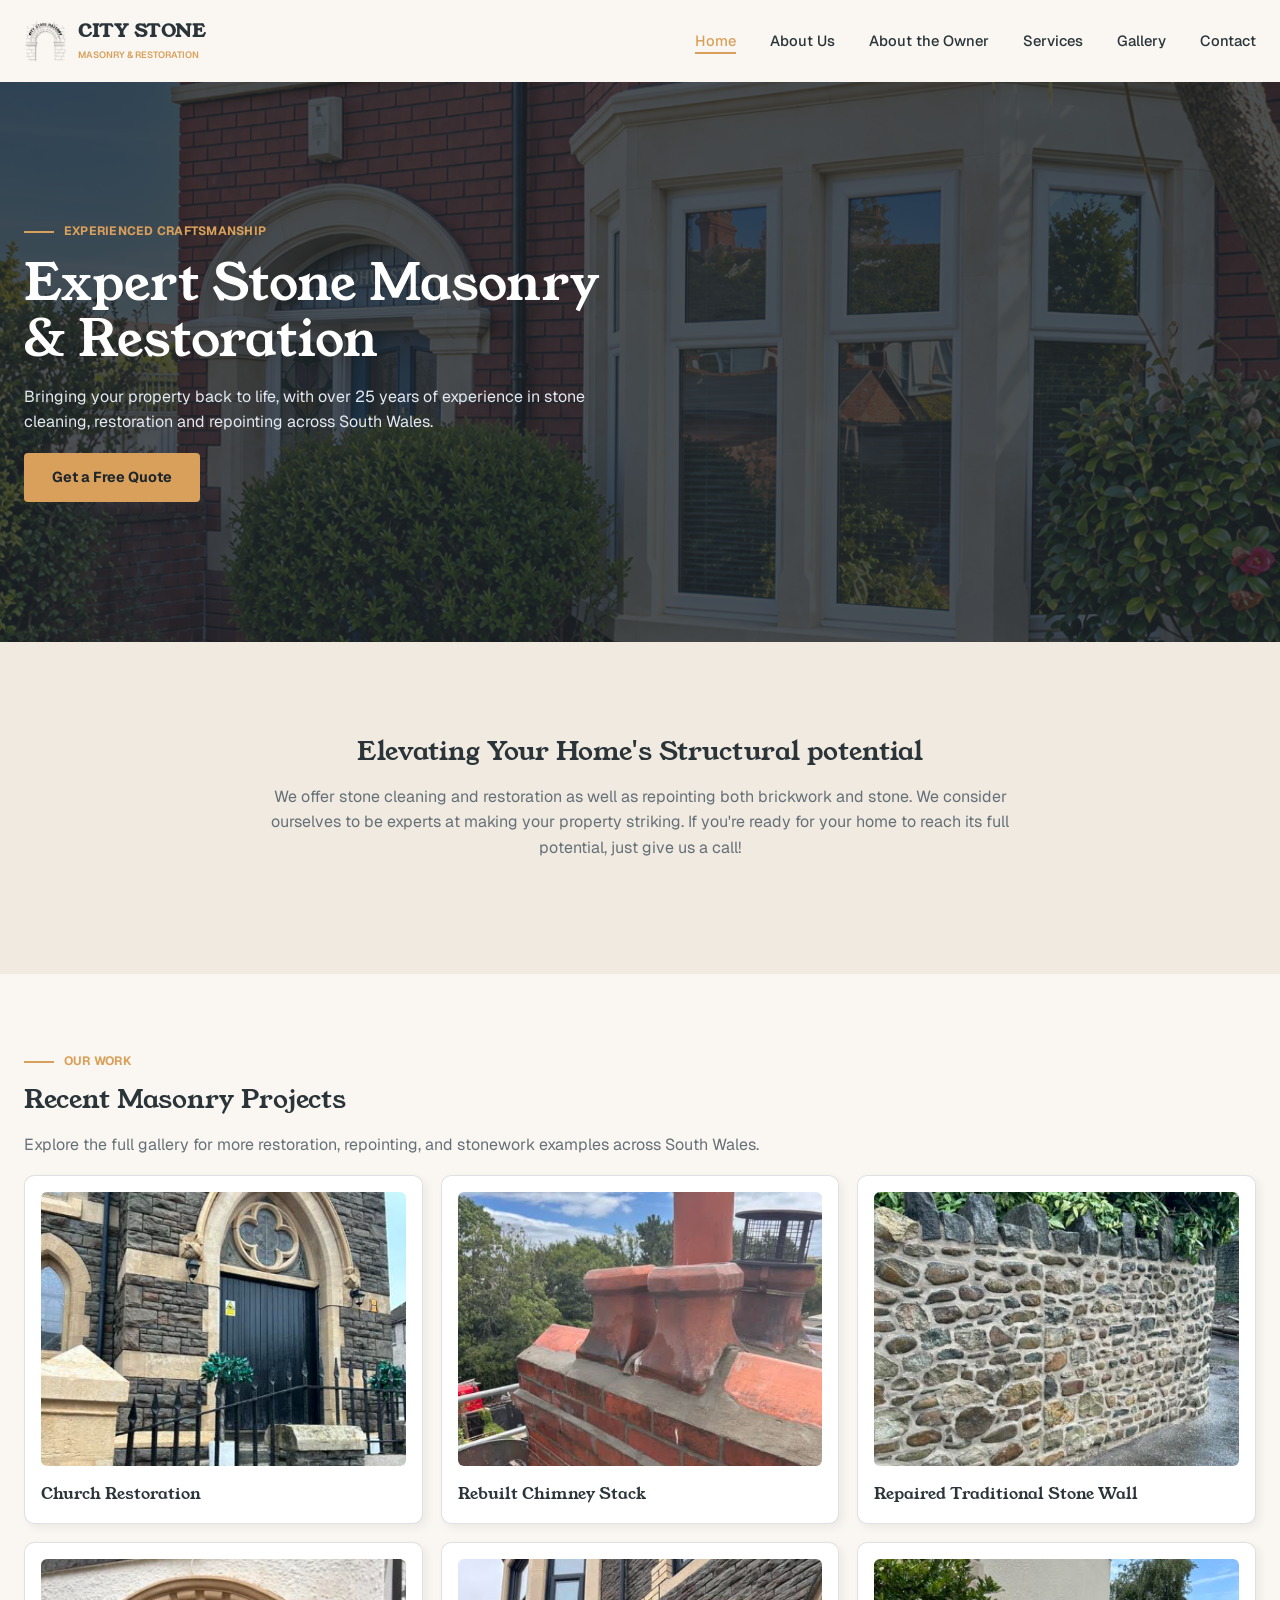
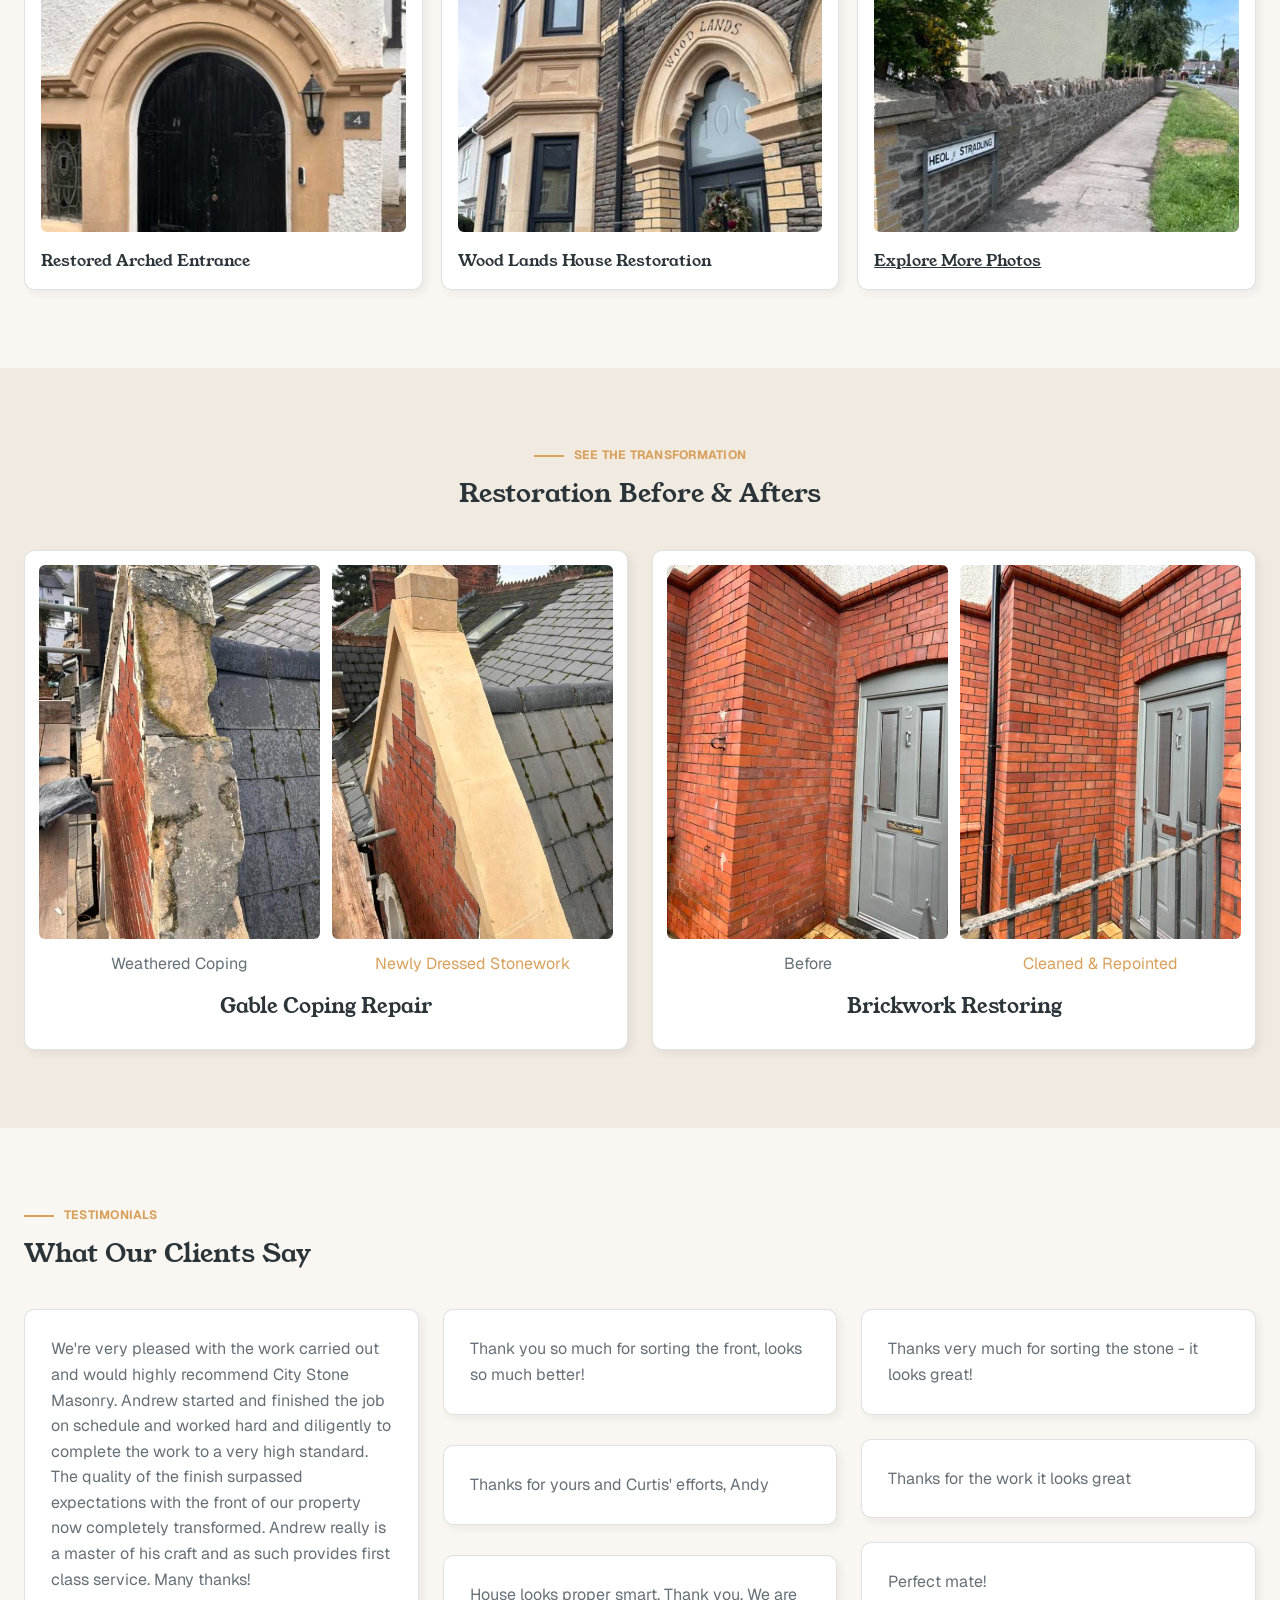
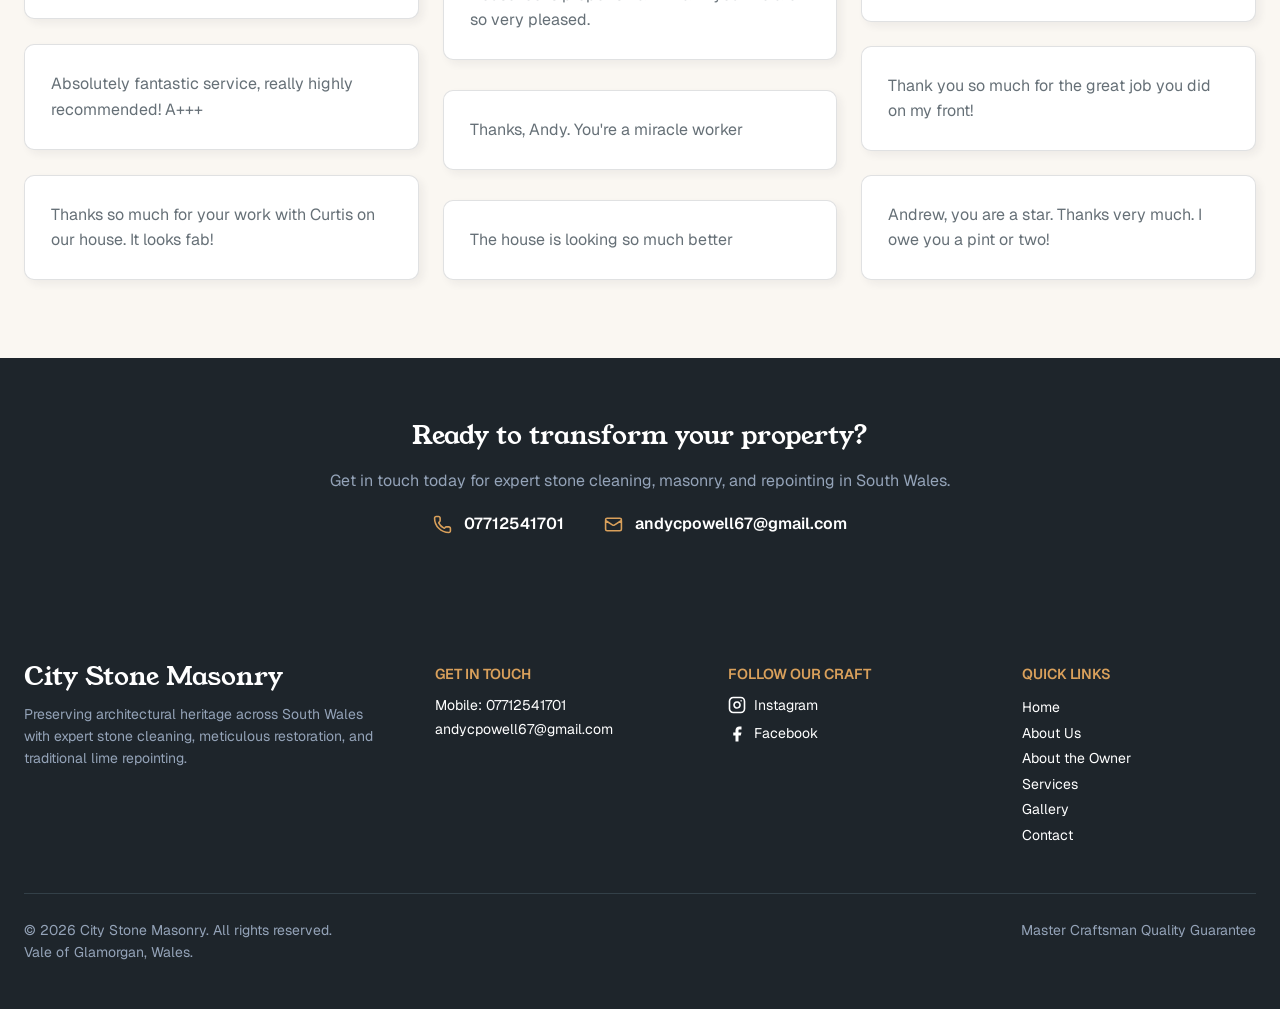
==== index.html @ 4bac46ca "first commit" ====
<!doctype html>
<html lang="en">
	<head>
		<meta charset="utf-8" />
		<meta name="viewport" content="width=device-width,initial-scale=1" />
		<meta
			name="description"
			content="City Stone Masonry & Restoration in South Wales" />
		<title>Home | City Stone Masonry</title>
		<link rel="icon" type="image/png" href="images/favicon.png" />
		<link rel="stylesheet" href="styles.css" />
		<link rel="preconnect" href="https://fonts.googleapis.com" />
		<link rel="preconnect" href="https://fonts.gstatic.com" crossorigin />
		<link
			href="https://fonts.googleapis.com/css2?family=Geist:ital,wght@0,100..900;1,100..900&family=Young+Serif&display=swap"
			rel="stylesheet" />
	</head>
	<body>
		<header class="site-header">
			<div class="container nav-wrap">
				<a class="brand" href="index.html"
					><img
						src="images/Logo.png"
						alt="City Stone Masonry Logo"
						class="logo" />
					<div>
						<span class="brand-name">CITY STONE</span
						><span class="brand-sub">MASONRY &amp; RESTORATION</span>
					</div></a
				><button class="menu-btn" aria-label="Toggle menu">☰</button>
				<nav>
					<ul>
						<li>
							<a href="index.html" class="active">Home</a>
						</li>
						<li>
							<a href="about.html">About Us</a>
						</li>
						<li>
							<a href="owner.html">About the Owner</a>
						</li>
						<li>
							<a href="services.html">Services</a>
						</li>
						<li>
							<a href="gallery.html">Gallery</a>
						</li>
						<li>
							<a href="contact.html">Contact</a>
						</li>
					</ul>
				</nav>
			</div>
		</header>
		<main>
			<section class="hero">
				<img
					src="images/Hero.png"
					alt="Restored stone window surrounds, bay window and arched entrance on a traditional red-brick property." />
				<div class="container">
					<div class="eyebrow">Experienced Craftsmanship</div>
					<h1>Expert Stone Masonry<br />&amp; Restoration</h1>
					<p>
						Bringing your property back to life, with over 25 years of
						experience in stone cleaning, restoration and repointing across
						South Wales.
					</p>
					<a class="btn" href="contact.html"><p>Get a Free Quote</p></a>
				</div>
			</section>
			<section class="intro center alt">
				<div class="container">
					<h2>Elevating Your Home's Structural potential</h2>
					<p>
						We offer stone cleaning and restoration as well as repointing both
						brickwork and stone. We consider ourselves to be experts at making
						your property striking. If you're ready for your home to reach its
						full potential, just give us a call!
					</p>
				</div>
			</section>
			<section class="section">
				<div class="container">
					<div class="eyebrow">Our Work</div>
					<h2>Recent Masonry Projects</h2>
					<p>
						Explore the full gallery for more restoration, repointing, and
						stonework examples across South Wales.
					</p>
					<div class="gallery-grid">
						<div class="project-card">
							<img src="images/Picture0.png" alt="Church Restoration" />
							<p>Church Restoration</p>
						</div>
						<div class="project-card">
							<img
								src="images/Before and After/Picture22.png"
								alt="Rebuilt red-brick chimney stack" />
							<p>Rebuilt Chimney Stack</p>
						</div>
						<div class="project-card">
							<img
								src="images/Picture11.png"
								alt="Traditional irregular stone wall" />
							<p>Repaired Traditional Stone Wall</p>
						</div>
						<div class="project-card">
							<img
								src="images/Before and After/Picture28.png"
								alt="Wood Lands House Restoration" />
							<p>Restored Arched Entrance</p>
						</div>
						<div class="project-card">
							<img
								src="images/Picture12.png"
								alt="Wood Lands House Restoration" />
							<p>Wood Lands House Restoration</p>
						</div>
						<a href="gallery.html" class="project-card">
							<img
								src="images/Before and After/Picture14.png"
								alt="Rebuilt stone wall" />
							<p>Explore More Photos</p>
						</a>
					</div>
				</div>
			</section>
			<section class="section alt">
				<div class="container center">
					<div class="eyebrow">See the Transformation</div>
					<h2>Restoration Before &amp; Afters</h2>
					<div class="grid grid-2 spacer-top">
						<div class="before-after">
							<div class="ba-grid">
								<img
									src="images/Before and After/Picture7.png"
									alt="Weathered gable coping with heavily eroded, cracked and deteriorated stonework." />
								<img
									src="images/Before and After/Picture8.png"
									alt="Gable coping after repair, with new dressed stonework and a rebuilt decorative apex." />
								<p>Weathered Coping</p>
								<p class="accent">Newly Dressed Stonework</p>
							</div>
							<h3>Gable Coping Repair</h3>
						</div>
						<div class="before-after">
							<div class="ba-grid">
								<img
									src="images/Before and After/Picture19.png"
									alt="Weathered gable coping with heavily eroded, cracked and deteriorated stonework." />
								<img
									src="images/Before and After/Picture20.png"
									alt="Gable coping after repair, with new dressed stonework and a rebuilt decorative apex." />
								<p>Before</p>
								<p class="accent">Cleaned & Repointed</p>
							</div>
							<h3>Brickwork Restoring</h3>
						</div>
					</div>
				</div>
			</section>
			<section class="section">
				<div class="container">
					<div class="eyebrow">Testimonials</div>
					<h2>What Our Clients Say</h2>
					<div class="grid grid-3 spacer-top quotes">
						<div>
							<p class="quote">
								We're very pleased with the work carried out and would highly
								recommend City Stone Masonry. Andrew started and finished the
								job on schedule and worked hard and diligently to complete the
								work to a very high standard. The quality of the finish
								surpassed expectations with the front of our property now
								completely transformed. Andrew really is a master of his craft
								and as such provides first class service. Many thanks!
							</p>

							<p class="quote">
								Absolutely fantastic service, really highly recommended! A+++
							</p>

							<p class="quote">
								Thanks so much for your work with Curtis on our house. It looks
								fab!
							</p>

							
						</div>
						<div>
							<p class="quote">
								Thank you so much for sorting the front, looks so much better!
							</p>
							<p class="quote">Thanks for yours and Curtis' efforts, Andy</p>
							<p class="quote">
								House looks proper smart. Thank you. We are so very pleased.
							</p>
							<p class="quote">Thanks, Andy. You're a miracle worker</p>
							<p class="quote">The house is looking so much better</p>
						</div>
						<div>
							<p class="quote">
								Thanks very much for sorting the stone - it looks great!
							</p>
							<p class="quote">Thanks for the work it looks great</p>
							<p class="quote">Perfect mate!</p>
							<p class="quote">
								Thank you so much for the great job you did on my front!
							</p>
							<p class="quote">
								Andrew, you are a star. Thanks very much. I owe you a pint or
								two!
							</p>
						</div>
					</div>
				</div>
			</section>
			<section class="cta">
				<div class="container">
					<h2>Ready to transform your property?</h2>
					<p>
						Get in touch today for expert stone cleaning, masonry, and
						repointing in South Wales.
					</p>
					<div class="cta-contact">
						<div>
							<img src="images/phone.svg" alt="Phone Icon" />
							<a href="tel:07712541701"> 07712541701 </a>
						</div>
						<div>
							<img src="images/mail.svg" alt="Email Icon" />
							<a href="mailto:andycpowell67@gmail.com">andycpowell67@gmail.com</a>
						</div>
					</div>
				</div>
			</section>
		</main>
		<footer>
			<div class="container">
				<div class="footer-grid">
					<div>
						<div class="footer-title">City Stone Masonry</div>
						<p class="smaller">
							Preserving architectural heritage across South Wales with expert
							stone cleaning, meticulous restoration, and traditional lime
							repointing.
						</p>
					</div>
					<div>
						<div class="footer-label">Get in touch</div>
						<p class="no-margin">
							Mobile: <a href="tel:07712541701">07712541701</a>
						</p>
						<a href="mailto:and-cpowell67@gmail.com">
							andycpowell67@gmail.com
						</a>
					</div>
					<div>
						<div class="footer-label">Follow our craft</div>
						<div class="social-links">
							<img src="images/instagram.svg" alt="Instagram Logo" />
							<a
								target="_blank"
								href="https://www.instagram.com/citystonemasonry"
								>Instagram</a
							>
						</div>
						<div class="social-links">
							<img src="images/facebook.svg" alt="Facebook Logo" />
							<a
								target="_blank"
								href="https://www.facebook.com/profile.php?id=100090300463351"
								>Facebook</a
							>
						</div>
					</div>
					<div>
						<div class="footer-label">Quick Links</div>
						<ul>
							<li><a href="index.html">Home</a></li>
							<li><a href="about.html">About Us</a></li>
							<li><a href="owner.html">About the Owner</a></li>
							<li><a href="services.html">Services</a></li>
							<li><a href="gallery.html">Gallery</a></li>
							<li><a href="contact.html">Contact</a></li>
						</ul>
					</div>
				</div>
				<div class="footer-bottom">
					<p class="smaller">
						© 2026 City Stone Masonry. All rights reserved. <br> Vale of Glamorgan,
						Wales.
					</p>
					<p class="smaller">Master Craftsman Quality Guarantee</p>
				</div>
			</div>
		</footer>
		<script src="script.js"></script>
	</body>
</html>
---- styles.css ----
:root {
	--dark-text: #2a3439;
	--text: #667077;
	--light-text: #94a3b8;
	--cream: #faf7f2;
	--cream2: #f0eae1;
	--accent: #d9a05b;
	--white: #fff;
	--offwhite: #e2e8f0;
	--black: #1e252b;
	--max: 1280px;
}

* {
	box-sizing: border-box;
}

html {
	scroll-behavior: smooth;
}

body {
	margin: 0;
	background: var(--cream);
	color: var(--dark-text);
	font-family: "Geist", Arial, Helvetica, sans-serif;
	line-height: 1.6;
}

h1,
h2,
h3,
.brand-name,
.footer-title {
	font-family: "Young Serif", Georgia, "Times New Roman", serif;
	font-weight: 400;
	margin: 0 0 18px;
	line-height: 1.08;
}

h1 {
	font-size: clamp(2.5rem, 4vw, 4.4rem);
}

h2 {
	font-size: clamp(1.6rem, 2vw, 3rem);
}

h3 {
	font-size: 1.3rem;
}

p {
	margin: 0 0 18px;
	color: var(--text);
}

a {
	color: inherit;
	text-decoration: none;
}

.container {
	width: min(var(--max), calc(100% - 48px));
	margin: auto;
}

.site-header {
	height: 82px;
	background: var(--cream);
	display: flex;
	align-items: center;
	position: sticky;
	top: 0;
	z-index: 20;
}

.nav-wrap {
	display: flex;
	align-items: center;
	justify-content: space-between;
}

.brand {
	display: flex;
	gap: 12px;
	align-items: center;
}

.logo {
	width: 42px;
	height: 42px;
}

.brand-name {
	font-size: 1.15rem;
	font-weight: 700;
	letter-spacing: 0.03em;
}

.brand-sub {
	display: block;
	font-size: 0.58rem;
	font-weight: 600;
	color: var(--accent);
	margin-top: 3px;
}

nav ul {
	display: flex;
	gap: 34px;
	align-items: center;
	list-style: none;
}

nav a {
	font-size: 0.92rem;
	font-weight: 500;
	margin: 29px 0 24px;
	position: relative;
	transition: color 0.2s;
}

nav a.active,
nav a:hover,
nav a:focus-within {
	color: var(--accent);
}

nav a::after {
	content: "";
	position: absolute;
	background: var(--accent);
	height: 2px;
	inset: 110% 100% 0 0;
	transition: inset 0.2s;
}

nav a.active::after,
nav a:hover::after,
nav a:focus-within::after {
	inset: 110% 0 0 0;
}

.menu-btn {
	display: none;
	border: 0;
	background: none;
	font-size: 1.5rem;
}

.eyebrow {
	font-size: 0.76rem;
	font-weight: 700;
	color: var(--accent);
	text-transform: uppercase;
	letter-spacing: 0.02em;
	margin-bottom: 14px;
}

.eyebrow:before {
	content: "";
	display: inline-block;
	width: 30px;
	height: 2px;
	background: var(--accent);
	vertical-align: middle;
	margin-right: 10px;
}

.hero {
	min-height: 560px;
	display: flex;
	align-items: center;
	color: var(--white);
	position: relative;
	overflow: hidden;
}

.hero img,
.page-banner img {
	position: absolute;
	inset: 0;
	width: 100%;
	height: 100%;
	object-fit: cover;
	object-position: 50% 50%;
	z-index: -2;
}

.hero:before,
.page-banner:before {
	content: "";
	position: absolute;
	inset: 0;
	background: var(--black);
	opacity: 0.8;
	z-index: -1;
}

.hero p {
	color: var(--offwhite);
	max-width: 590px;
}

.btn {
	display: inline-block;
	background: var(--accent);
	padding: 13px 28px;
	border-radius: 4px;
	font-weight: 700;
	font-size: 0.9rem;
	transition: scale 0.2s;
	transform-origin: 0 100%;
}

.btn p {
	color: var(--black);
	margin: 0;
	position: relative;
}

.hero .btn:hover,
.hero .btn:focus-within {
	scale: 1.1;
}

.hero .btn p::after {
	content: "";
	position: absolute;
	background: var(--black);
	height: 2px;
	inset: 90% 100% 0 0;
	transition: inset 0.2s;
}

.hero .btn:hover p::after {
	inset: 90% 0 0 0;
}

.section {
	padding: 78px 0;
}

.alt {
	background: var(--cream2);
}

.center {
	text-align: center;
}

.center p {
	max-width: 760px;
	margin-left: auto;
	margin-right: auto;
}

.intro {
	padding: 96px 0;
}

.project-card,
.before-after,
.quote,
.service-card,
.value-card,
.contact-card,
.form-card,
.qr-card,
.stats,
.owner-grid img {
	background: var(--white);
	border: 1px solid #2a343925;
	border-radius: 10px;
	box-shadow: 4px 4px 8px #1e252b0f;
}

.project-card {
	padding: 1rem;
}

.project-card img,
.ba-grid img {
	width: 100%;
	aspect-ratio: 4/3;
	border-radius: 6px;
	object-fit: cover;
	object-position: 50% 30%;
}

.project-card p {
	margin: 8px 0 0;
	font-family: "Young Serif", Georgia, "Times New Roman", serif;
	color: var(--dark-text);
}

a.project-card p {
	text-decoration: underline;
}

.grid {
	display: grid;
	gap: 24px;
}

.grid-2 {
	grid-template-columns: repeat(2, 1fr);
}

.grid-3 {
	grid-template-columns: repeat(3, 1fr);
}

.before-after {
	padding: 14px;
}

.ba-grid {
	display: grid;
	grid-template-columns: 1fr 1fr;
	gap: 12px;
}

.ba-grid img {
	min-height: 180px;
	aspect-ratio: 3/4;
}

.accent {
	color: var(--accent);
}

.quotes div {
	display: flex;
	flex-direction: column;
	justify-content: space-between;
	gap: 24px;
}

.quote {
	padding: 26px;
	margin: 0;
}

.cta {
	background: var(--black);
	color: var(--white);
	text-align: center;
	padding: 64px 0;
}

.cta p {
	color: var(--light-text);
}

.cta-contact {
	display: flex;
	justify-content: center;
	gap: 40px;
	font-weight: 600;
}

.cta-contact div {
	display: flex;
	gap: 12px;
	align-items: center;
}

.cta img {
	height: 1.2em;
}

footer {
	background: var(--black);
	color: var(--white);
	padding: 62px 0 28px;
}

.footer-grid {
	display: grid;
	grid-template-columns: 1.5fr 1fr 1fr 1fr;
	gap: 60px;
}

.footer-title {
	font-size: 1.6rem;
	margin-bottom: 12px;
}

footer .smaller {
	color: var(--light-text);
}

footer p,
footer a {
	font-size: 14px;
	color: var(--white);
}

.footer-label {
	font-size: 0.9rem;
	color: var(--accent);
	font-weight: 600;
	text-transform: uppercase;
	margin-bottom: 8px;
}

.no-margin {
	margin: 0;
}

.social-links {
	display: flex;
	align-items: center;
	gap: 8px;
	margin-bottom: 6px;
}

footer ul {
	list-style: none;
	padding: 0;
	margin: 0;
}

.footer-bottom {
	border-top: 1px solid #334048;
	margin-top: 45px;
	padding-top: 25px;
	display: flex;
	justify-content: space-between;
}

/* Other pages */

.page-banner {
	color: var(--white);
	min-height: 380px;
	display: flex;
	align-items: center;
	position: relative;
	overflow: hidden;
}

.page-banner h1 {
	font-size: 3.3rem;
}

.about-banner img {
	object-position: 50% 53%;
}

.grid-2-skew {
	grid-template-columns: 3fr 2fr;
	gap: clamp(4rem, 8vw, 10rem);
}

.areas {
	background: var(--cream2);
	border: 1px solid #2a343925;
	border-radius: 10px;
	padding: 28px;
}

.areas p {
	font-size: 14px;
}

.areas ul {
	list-style: none;
	padding: 0;
	margin: 16px 0 0;
}

.areas li {
	font-weight: 700;
	margin: 8px 0;
}

.areas li:before {
	content: url(images/pin.svg);
	color: var(--accent);
	margin-right: 10px;
}

.full-image {
	background: none;
	border: none;
	box-shadow: none;
	padding: 0;
}

.full-image img {
	border-radius: 1rem;
	aspect-ratio: 5/6;
}

#photo2 {
	object-position: top;
}

#special {
	margin: 48px auto;
	max-width: 900px;
}

#special a {
	text-decoration: underline;
}

.value-card {
	padding: 30px;
	text-align: left;
}

.icon-circle {
	width: 42px;
	height: 42px;
	border-radius: 50%;
	background: var(--cream2);
	display: grid;
	place-items: center;
}

.value-card h3 {
	padding-top: 20px;
}

.smaller-header {
	font-size: clamp(1.5rem, 2.6vw, 3rem);
}

.owner-grid {
	display: grid;
	grid-template-columns: 420px 1fr;
	gap: 64px;
	align-items: start;
}

.owner-grid img {
	width: 100%;
	aspect-ratio: 1;
	object-fit: cover;
	object-position: 50% 20%;
}

.owner-name {
	text-align: center;
	margin-top: 16px;
}

.owner-name h3 {
	margin-bottom: 3px;
}

.owner-name small {
	color: var(--accent);
	font-weight: 700;
}

.stats {
	background: var(--cream2);
	display: grid;
	grid-template-columns: repeat(3, 1fr);
	padding: 28px 10px;
}

.stats div {
	text-align: center;
}

.stats strong {
	display: block;
	font: 700 2rem Georgia;
}

.service-card {
	display: grid;
	grid-template-columns: 310px 1fr;
	gap: 34px;
	padding: 16px;
	align-items: center;
}

.service-card img {
	min-height: 205px;
	width: 100%;
	aspect-ratio: 4/3;
	object-fit: cover;
	border-radius: 4px;
}

.service-num {
	font-size: 0.74rem;
	font-weight: 700;
	color: var(--accent);
}

.contact-layout {
	display: grid;
	grid-template-columns: 1fr 1fr;
	gap: 70px;
}

.contact-card {
	padding: 22px;
	margin: 16px 0;
	display: flex;
	gap: 18px;
	align-items: center;
}

.contact-card strong {
	display: block;
}

.social-row {
	display: grid;
	grid-template-columns: 1fr 1fr;
	gap: 16px;
}

.form-card {
	padding: 36px;
}

.form-card label {
	display: block;
	font-weight: 700;
	margin: 14px 0 7px;
}

.form-card input,
.form-card textarea {
	width: 100%;
	padding: 14px;
	border: 1px solid #d7d2ca;
	border-radius: 6px;
	background: #f8f5f0;
	font: inherit;
}

.form-card textarea {
	min-height: 120px;
	resize: vertical;
}

.form-card button {
	width: 100%;
	border: 0;
	margin-top: 22px;
	cursor: pointer;
}

.tag-list {
	display: flex;
	flex-wrap: wrap;
	gap: 10px;
}

.tag {
	background: var(--white);
	border-radius: 5px;
	padding: 7px 13px;
	font-weight: 700;
	font-size: 0.86rem;
}

.qr-card {
	padding: 24px;
	display: grid;
	grid-template-columns: 110px 1fr;
	gap: 24px;
	align-items: center;
	margin-top: 34px;
}
.qr-card img {
	width: 100%;
}

.stack {
	display: grid;
	gap: 24px;
}

.spacer-top {
	margin-top: 42px;
}

@media (max-width: 800px) {
	.container {
		width: min(100% - 40px, var(--max));
	}

	.menu-btn {
		display: block;
	}

	nav {
		display: none;
		position: absolute;
		top: 82px;
		left: 0;
		right: 0;
		background: var(--cream);
		padding: 15px 25px;
		gap: 0;
		box-shadow: 0 17px 12px 4px #1e252b6b;
	}

	nav ul {
		flex-direction: column;
		gap: 0;
		padding: 0;
		margin: auto;
	}

	nav.open {
		display: block;
	}

	nav li {
		padding: 12px;
	}

	nav a {
		width: 100%;
		text-align: center;
	}

	.grid-2,
	.grid-2-skew,
	.grid-3,
	.contact-layout,
	.owner-grid,
	.footer-grid {
		grid-template-columns: 1fr;
	}

	.grid-2-skew {
		gap: 0;
	}

	.no-padding {
		padding: 20px 0;
	}

	.service-card {
		grid-template-columns: 1fr;
	}

	.hero {
		min-height: 480px;
	}

	.page-banner {
		min-height: 250px;
	}

	.stats {
		grid-template-columns: 1fr;
		gap: 22px;
	}

	.owner-grid {
		gap: 32px;
	}

	.social-row {
		grid-template-columns: 1fr;
	}

	footer {
		text-align: center;
	}

	footer p,
	footer a {
		font-size: inherit;
	}

	.social-links {
		justify-content: center;
	}

	.footer-bottom {
		display: block;
	}

	.cta-contact {
		flex-direction: column;
		align-items: center;
		gap: 8px;
	}

	.cta img:last-of-type {
		padding-left: 0;
	}

	.qr-card {
		grid-template-columns: 90px 1fr;
	}

	.qr-placeholder {
		height: 90px;
	}
}

/* Gallery */
.gallery-grid {
	display: grid;
	grid-template-columns: repeat(3, minmax(0, 1fr));
	gap: 18px;
}
.gallery-item {
	display: block;
	aspect-ratio: 4/3;
	overflow: hidden;
	border-radius: 9px;
	background: #d9d4cc;
	border: 1px solid #e2ddd6;
	cursor: zoom-in;
}
.gallery-item img {
	width: 100%;
	height: 100%;
	display: block;
	object-fit: cover;
	transition: transform 0.35s ease;
}
.gallery-item:hover img {
	transform: scale(1.04);
}
.gallery-empty {
	padding: 50px 20px;
	text-align: center;
	background: #fff;
	border: 1px dashed #bbb;
	border-radius: 9px;
	color: var(--text);
}
.lightbox {
	position: fixed;
	inset: 0;
	background: rgba(10, 16, 20, 0.92);
	z-index: 100;
	display: grid;
	place-items: center;
	padding: 40px;
}
.lightbox[hidden] {
	display: none;
}
.lightbox-image {
	max-width: min(1100px, 90vw);
	max-height: 86vh;
	object-fit: contain;
}
.lightbox-close,
.lightbox-prev,
.lightbox-next {
	position: absolute;
	border: 0;
	background: rgba(255, 255, 255, 0.12);
	color: #fff;
	border-radius: 50%;
	width: 44px;
	height: 44px;
	font-size: 1.5rem;
	cursor: pointer;
}
.lightbox-close {
	top: 22px;
	right: 24px;
}
.lightbox-prev {
	left: 24px;
	top: 50%;
	transform: translateY(-50%);
}
.lightbox-next {
	right: 24px;
	top: 50%;
	transform: translateY(-50%);
}
.owner-photo-placeholder {
	background: #d9d4cc;
}
@media (max-width: 800px) {
	.values-grid,
	.gallery-grid {
		grid-template-columns: 1fr;
	}
	.lightbox {
		padding: 20px;
	}
	.lightbox-prev {
		left: 10px;
	}
	.lightbox-next {
		right: 10px;
	}
}
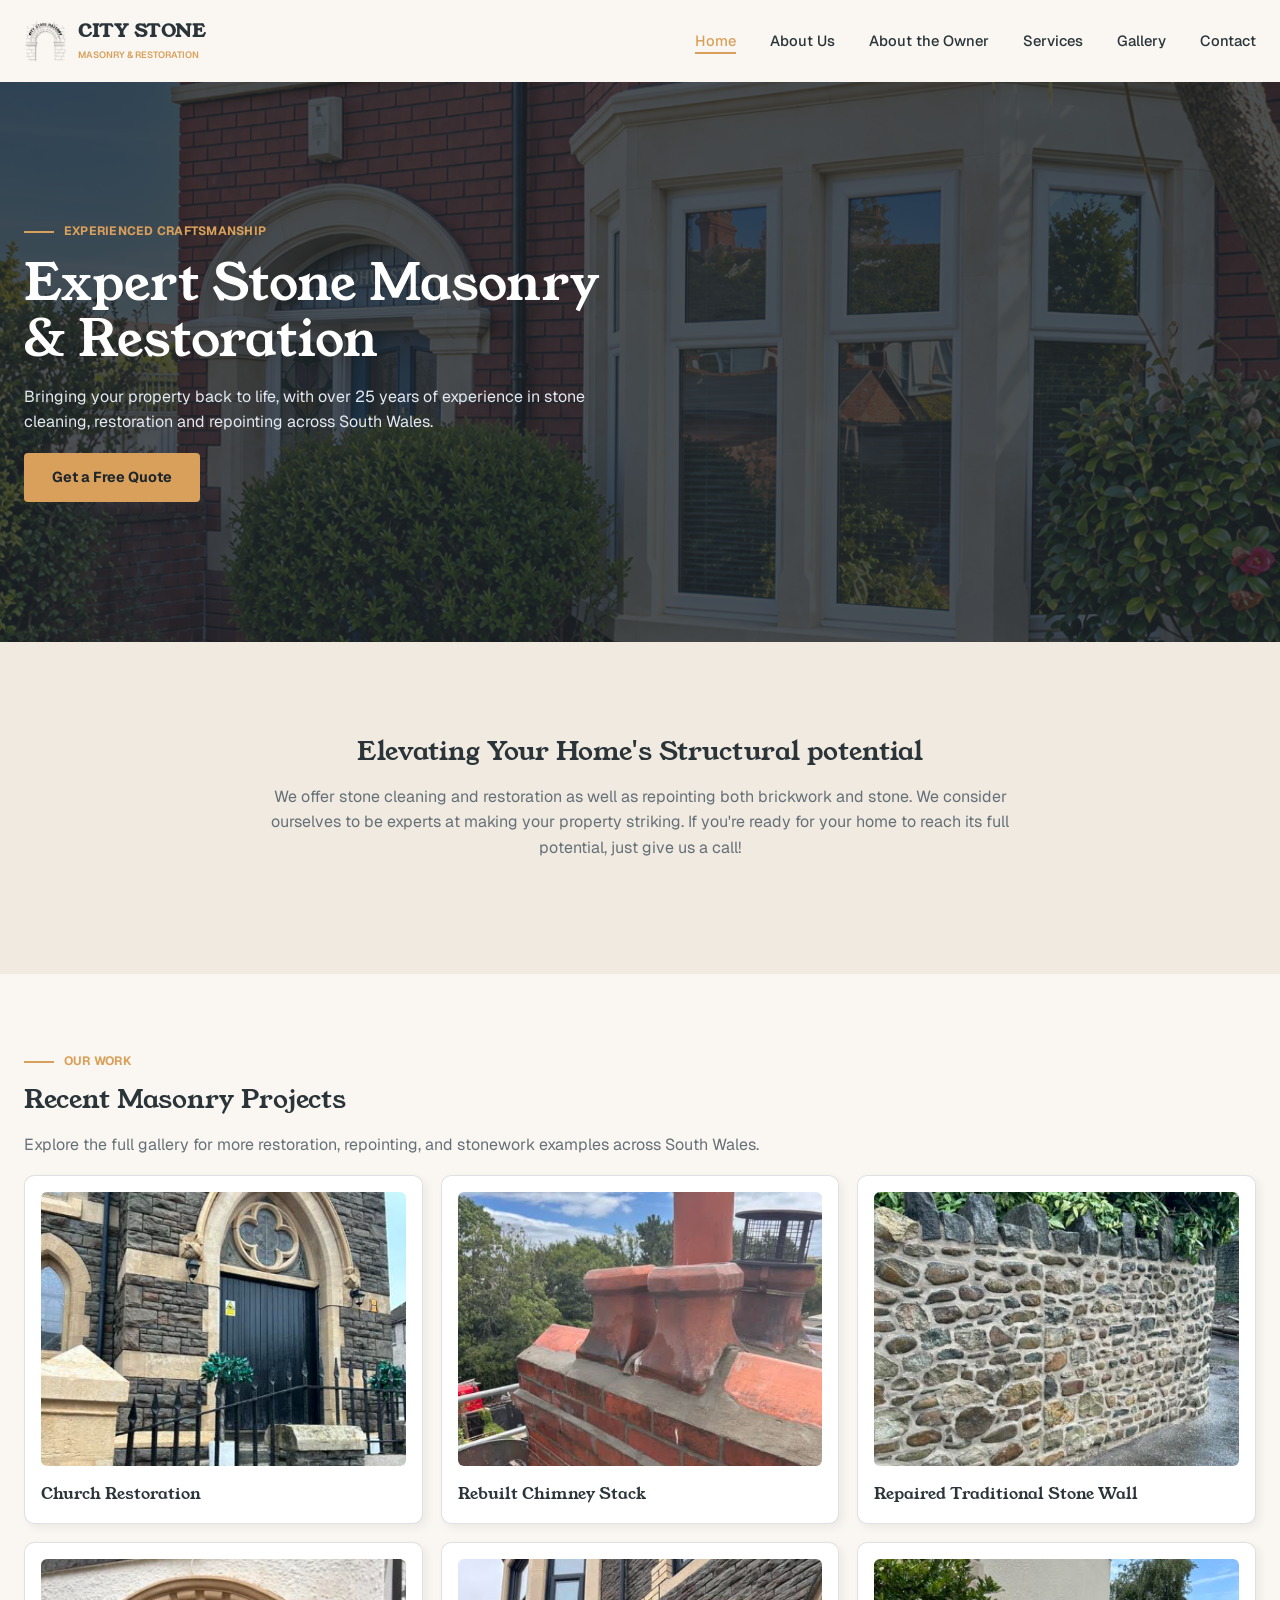
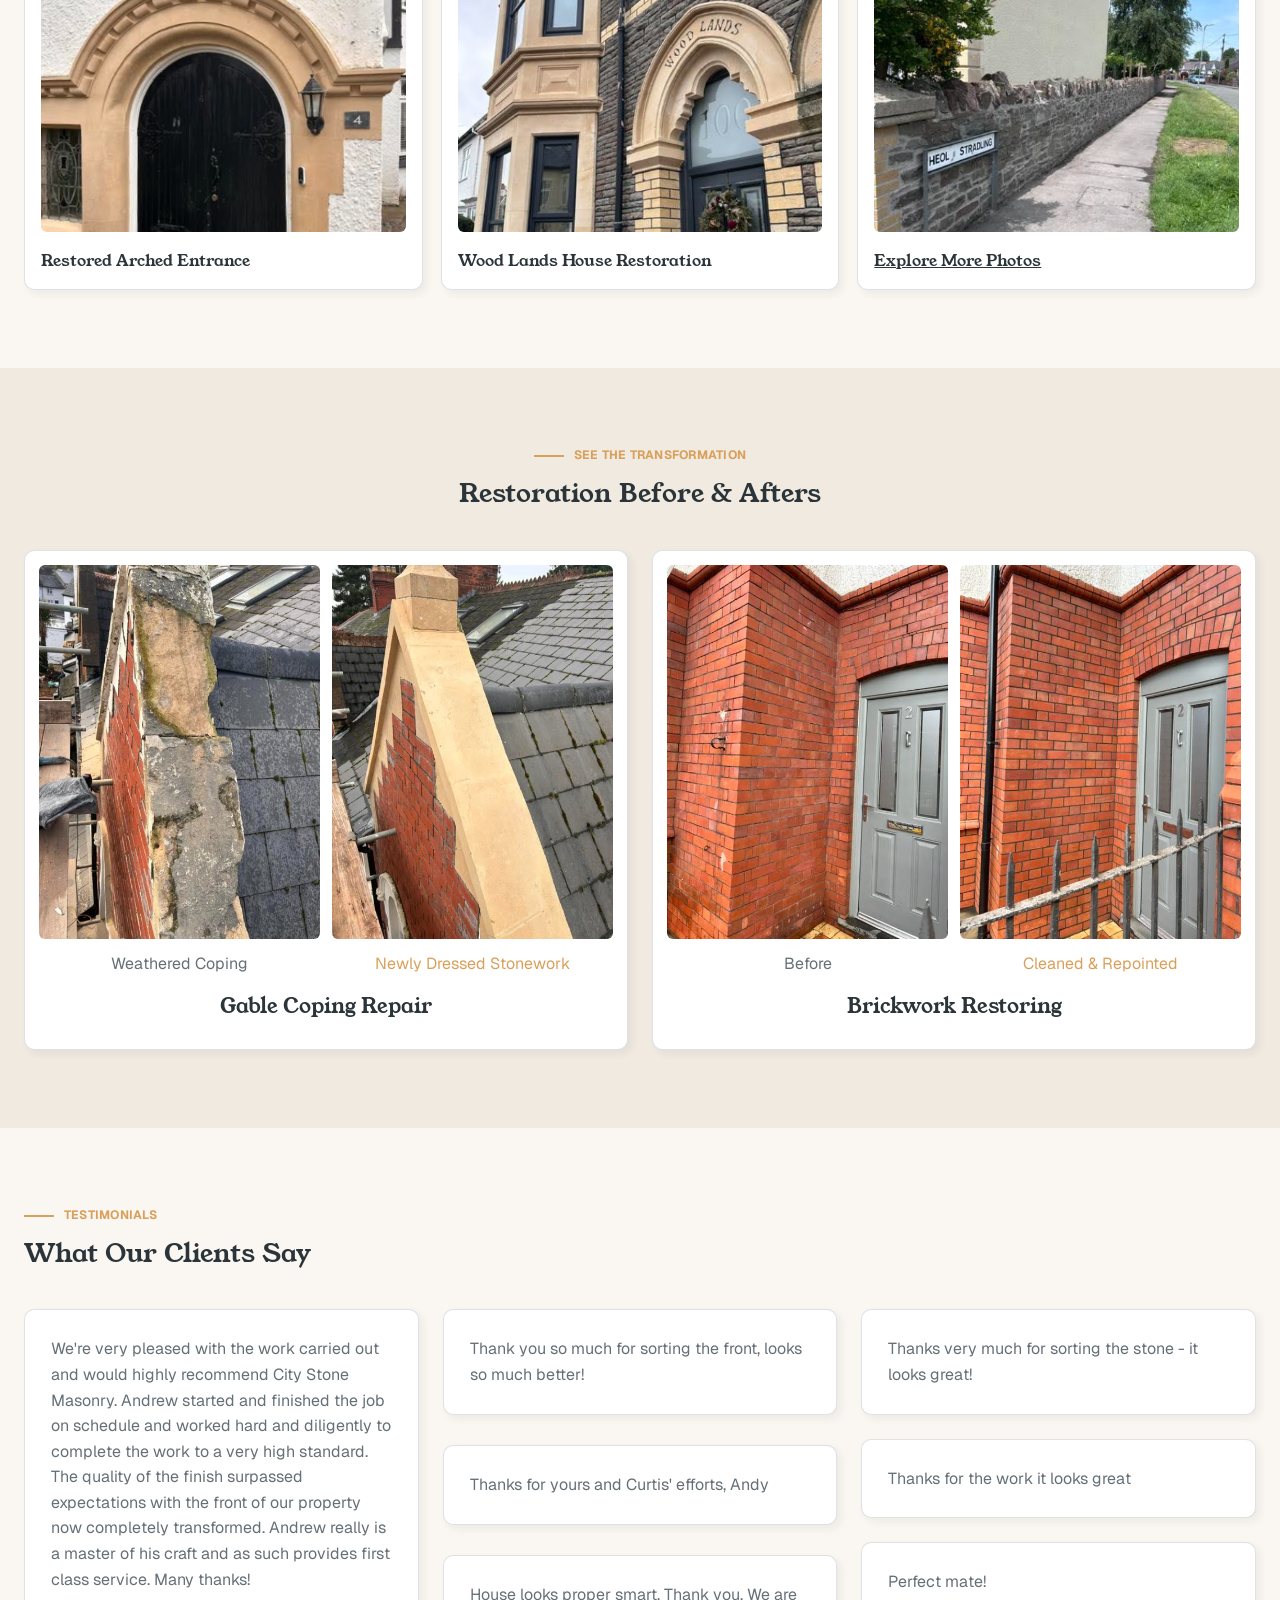
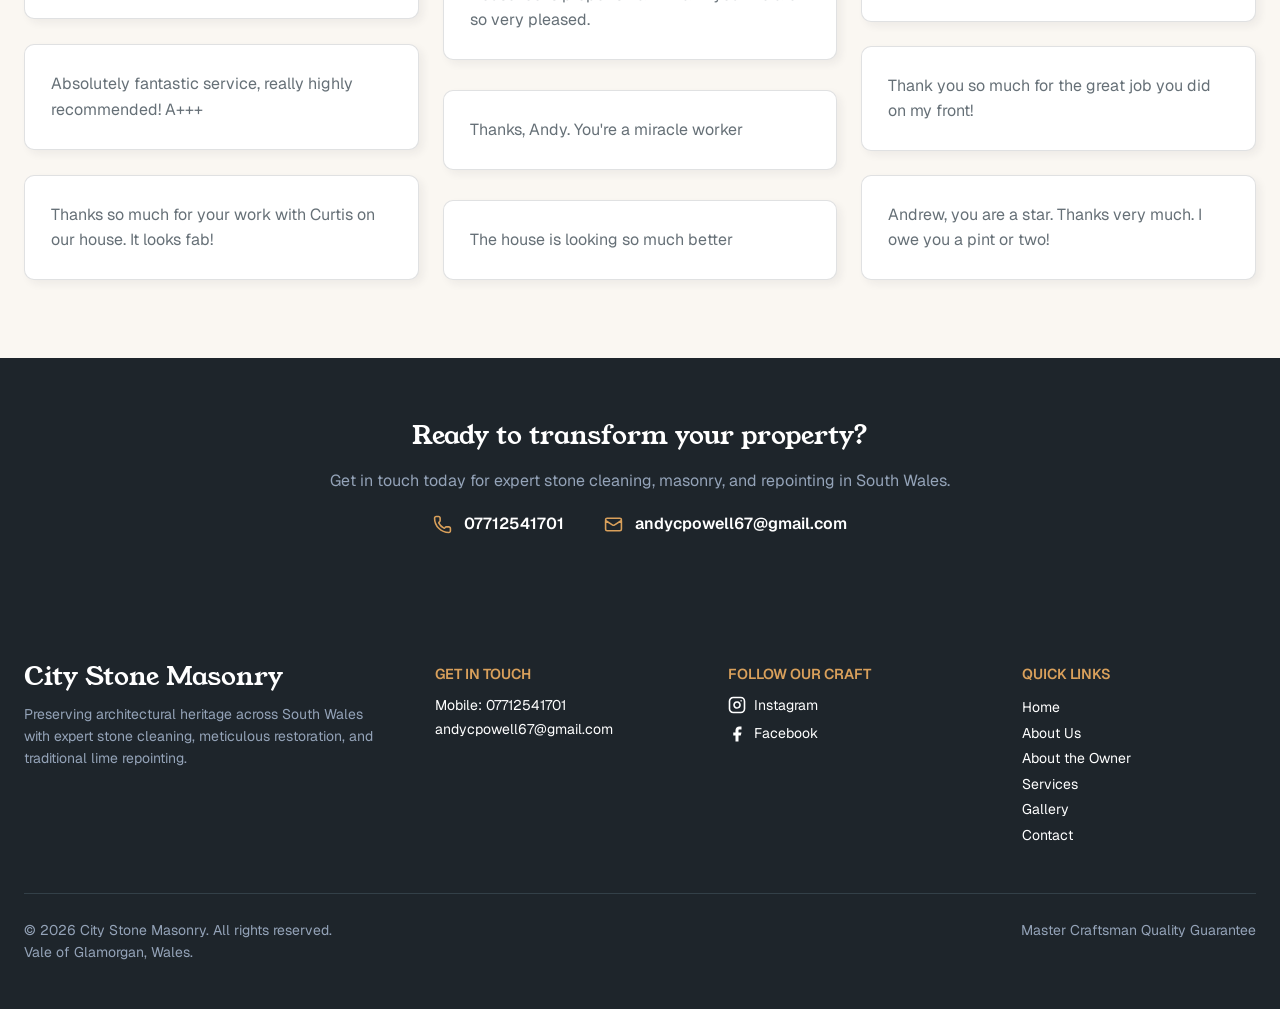
==== commit 165a6f9e: "Better mobile menu" ====
--- a/index.html
+++ b/index.html
@@ -27,7 +27,10 @@
 						<span class="brand-name">CITY STONE</span
 						><span class="brand-sub">MASONRY &amp; RESTORATION</span>
 					</div></a
-				><button class="menu-btn" aria-label="Toggle menu">☰</button>
+				><button class="menu-buttons" aria-label="Toggle menu">
+					<img class="open-btn" src="images/Menu.svg" alt="Hamburger menu icon">
+					<img class="close-btn" src="images/Cross.svg" alt="Close menu icon">
+				</button>
 				<nav>
 					<ul>
 						<li>
--- a/styles.css
+++ b/styles.css
@@ -142,7 +142,7 @@
 	inset: 110% 0 0 0;
 }
 
-.menu-btn {
+.menu-buttons {
 	display: none;
 	border: 0;
 	background: none;
@@ -198,7 +198,8 @@
 	z-index: -1;
 }
 
-.hero p {
+.hero p,
+.page-banner p {
 	color: var(--offwhite);
 	max-width: 590px;
 }
@@ -692,8 +693,20 @@
 		width: min(100% - 40px, var(--max));
 	}
 
-	.menu-btn {
+	.menu-buttons {
 		display: block;
+	}
+
+	.menu-buttons .close-btn {
+		display: none;
+	}
+
+	.menu-buttons.open .close-btn {
+		display: block;
+	}
+
+	.menu-buttons.open .open-btn {
+		display: none;
 	}
 
 	nav {
